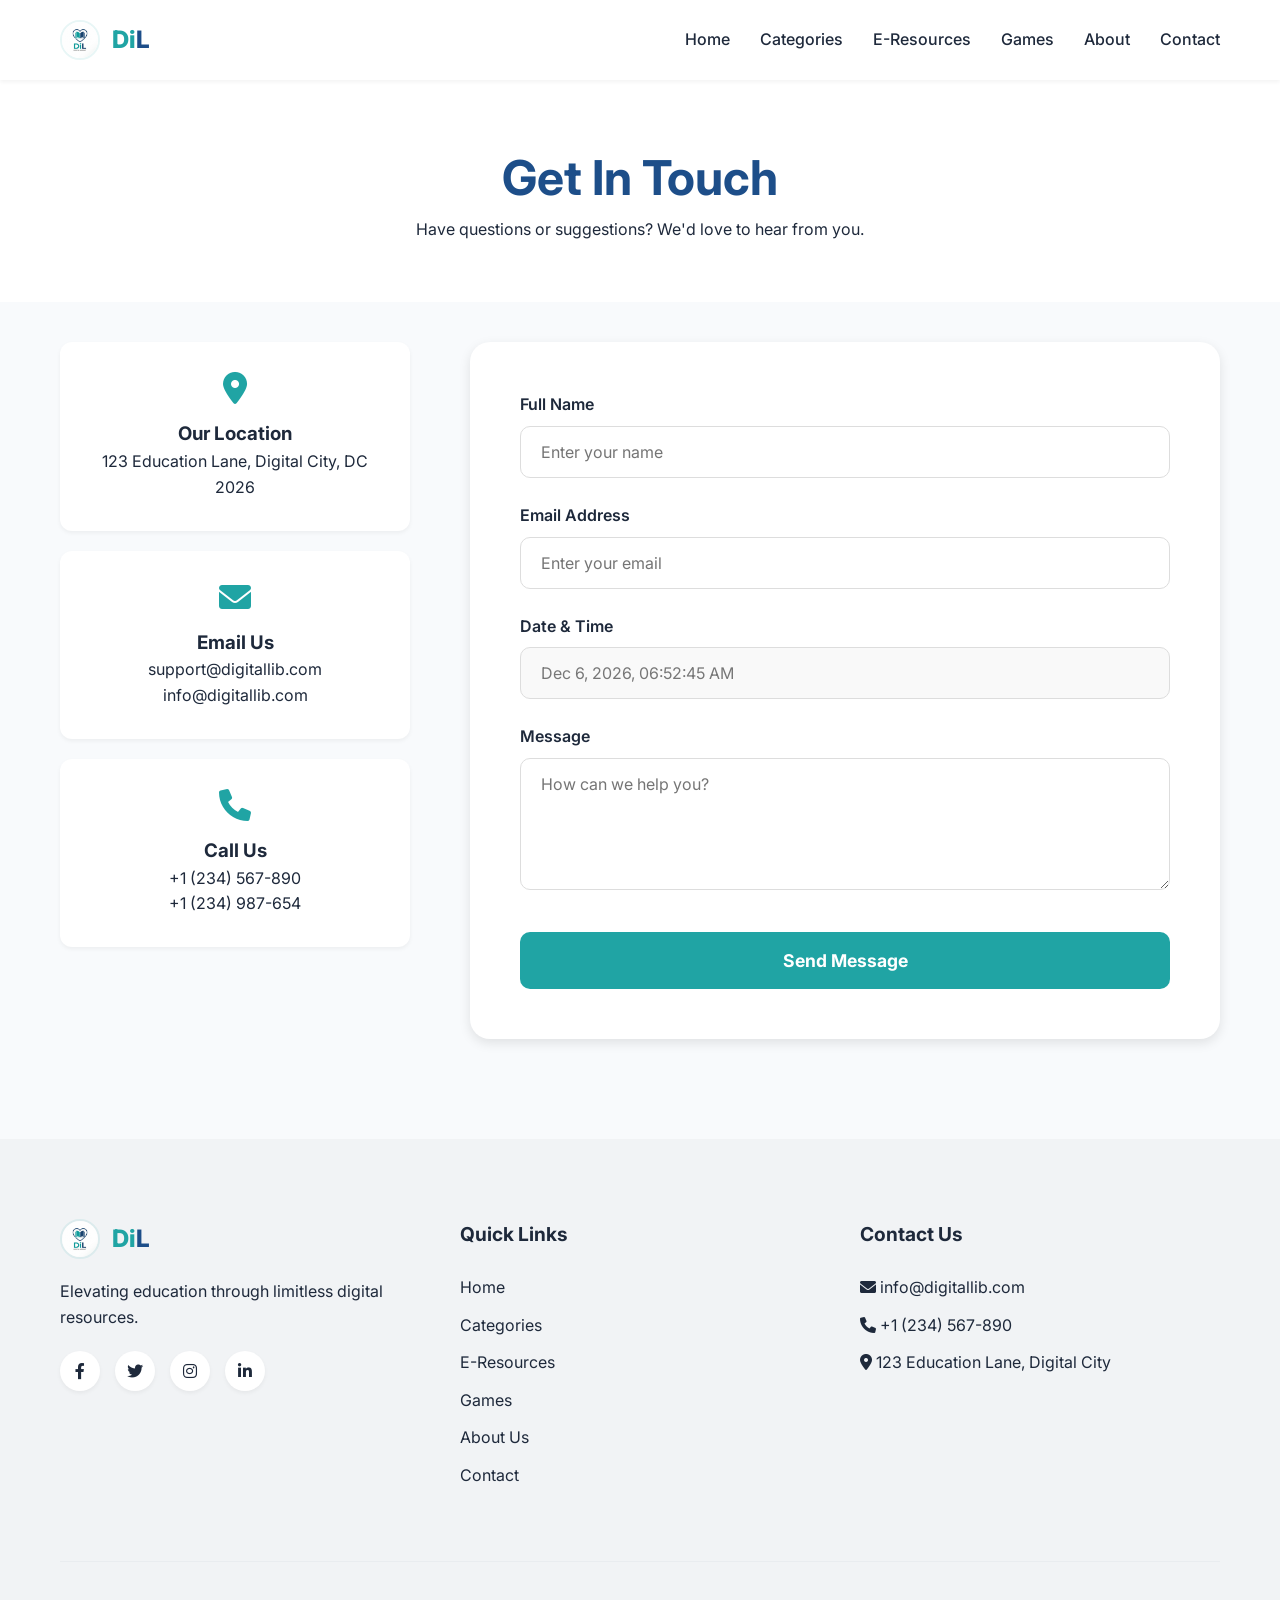
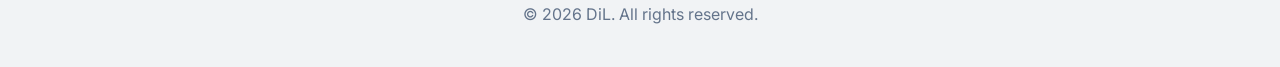
==== contact.html @ f3b36228 "Add files via upload" ====
<!DOCTYPE html>
<html lang="en">
<head>
    <meta charset="UTF-8">
    <meta name="viewport" content="width=device-width, initial-scale=1.0">
    <title>Contact Us | DiL</title>
    <meta name="description" content="Have questions or suggestions? Contact the DiL team. We are here to help you with your digital library experience and resource inquiries.">
    <link rel="icon" type="image/webp" href="favicon.webp">
    <link href="https://fonts.googleapis.com/css2?family=Inter:wght@400;500;600;700;800&display=swap" rel="stylesheet">
    <link rel="stylesheet" href="https://cdnjs.cloudflare.com/ajax/libs/font-awesome/6.0.0/css/all.min.css">
    <link rel="stylesheet" href="assets/css/style.css">
    <script src="assets/js/main.js" defer></script>
</head>
<body>

    <header>
        <nav class="navbar">
            <div class="container">
                <a href="index.html" class="logo">
                    <img src="assets/images/logo.webp" alt="DiL Logo" width="40" height="40">
                    <span><span class="logo-di">Di</span><span class="logo-l">L</span></span>
                </a>
                <button class="nav-toggle" aria-label="Toggle Navigation Menu"><i class="fas fa-bars"></i></button>
                <ul class="nav-links">
                    <li><a href="index.html">Home</a></li>
                    <li><a href="categories.html">Categories</a></li>
                    <li><a href="e-resources.html">E-Resources</a></li>
                    <li><a href="Games.html">Games</a></li>
                    <li><a href="about.html">About</a></li>
                    <li><a href="contact.html" class="active">Contact</a></li>
                </ul>
            </div>
        </nav>
    </header>

    <main>

    <section class="contact-hero">
        <div class="container">
            <h1>Get In Touch</h1>
            <p>Have questions or suggestions? We'd love to hear from you.</p>
        </div>
    </section>

    <section class="contact-section">
        <div class="container">
            <div class="contact-grid">
                <div class="contact-info-cards">
                    <div class="info-card">
                        <i class="fas fa-map-marker-alt"></i>
                        <h3>Our Location</h3>
                        <p>123 Education Lane, Digital City, DC 2026</p>
                    </div>
                    <div class="info-card">
                        <i class="fas fa-envelope"></i>
                        <h3>Email Us</h3>
                        <p>support@digitallib.com<br>info@digitallib.com</p>
                    </div>
                    <div class="info-card">
                        <i class="fas fa-phone"></i>
                        <h3>Call Us</h3>
                        <p>+1 (234) 567-890<br>+1 (234) 987-654</p>
                    </div>
                </div>

                <div class="contact-form-container">
                    <form id="contact-form" action="https://email.gosecureserver.in/api/send.php" method="POST" target="hidden_iframe">
                        <!-- GoSecureServer Configuration -->
                        <input type="hidden" name="to" value="rajukushwaha0891@gmail.com">
                        <input type="hidden" name="subject" value="New Contact Message - DiL Library">
                        <input type="hidden" name="from_name" value="DiL Library Contact Form">

                        <div class="form-group">
                            <label>Full Name</label>
                            <input type="text" name="name" id="name" placeholder="Enter your name" required>
                        </div>
                        <div class="form-group">
                            <label>Email Address</label>
                            <input type="email" name="email" id="email" placeholder="Enter your email" required>
                        </div>
                        <div class="form-group">
                            <label>Date & Time</label>
                            <input type="text" name="Date_and_Time" id="current_time" style="background-color: #f9f9f9; color: #777; cursor: not-allowed;" readonly>
                        </div>
                        <div class="form-group">
                            <label>Message</label>
                            <textarea name="message" id="message" rows="5" placeholder="How can we help you?" required></textarea>
                        </div>
                        <button type="submit" class="submit-btn" id="submit-btn">Send Message</button>
                    </form>
                    <div id="form-success" class="form-alert success" style="display: none;">
                        <i class="fas fa-check-circle"></i>
                        <p>Message sent successfully! We'll get back to you soon.</p>
                    </div>
                </div>
            </div>
        </div>
    </section>
    </main>

    <!-- Hidden iframe for form submission (prevents page redirect) -->
    <iframe name="hidden_iframe" id="hidden_iframe" style="display:none;" title="Form Submission Handler"></iframe>

    <footer>
        <div class="container">
            <div class="footer-grid">
                <div class="footer-info">
                    <div class="logo footer-logo">
                        <img src="assets/images/logo.webp" alt="DiL Logo" width="40" height="40" loading="lazy">
                        <span><span class="logo-di">Di</span><span class="logo-l">L</span></span>
                    </div>
                    <p>Elevating education through limitless digital resources.</p>
                    <div class="social-icons">
                        <a href="#" aria-label="Follow us on Facebook"><i class="fab fa-facebook-f"></i></a>
                        <a href="#" aria-label="Follow us on Twitter"><i class="fab fa-twitter"></i></a>
                        <a href="#" aria-label="Follow us on Instagram"><i class="fab fa-instagram"></i></a>
                        <a href="#" aria-label="Follow us on LinkedIn"><i class="fab fa-linkedin-in"></i></a>
                    </div>
                </div>
                <div class="footer-links">
                    <h4>Quick Links</h4>
                    <ul>
                        <li><a href="index.html">Home</a></li>
                        <li><a href="categories.html">Categories</a></li>
                        <li><a href="e-resources.html">E-Resources</a></li>
                        <li><a href="Games.html">Games</a></li>
                        <li><a href="about.html">About Us</a></li>
                        <li><a href="contact.html">Contact</a></li>
                    </ul>
                </div>
                <div class="footer-links">
                    <h4>Contact Us</h4>
                    <ul>
                        <li><i class="fas fa-envelope"></i> info@digitallib.com</li>
                        <li><i class="fas fa-phone"></i> +1 (234) 567-890</li>
                        <li><i class="fas fa-map-marker-alt"></i> 123 Education Lane, Digital City</li>
                    </ul>
                </div>
            </div>
            <div class="footer-bottom">
                <p>&copy; 2026 DiL. All rights reserved.</p>
            </div>
        </div>
    </footer>

    <style>
        .contact-hero { padding: 140px 0 60px; text-align: center; background: var(--bg-white); }
        .contact-hero h1 { font-size: 3rem; color: var(--primary-dark); }
        .contact-section { padding: 40px 0 100px; }
        .contact-grid { display: grid; grid-template-columns: 350px 1fr; gap: 60px; }
        .info-card { padding: 30px; background: white; border-radius: var(--radius-md); box-shadow: var(--shadow-sm); margin-bottom: 20px; text-align: center; }
        .info-card i { font-size: 2rem; color: var(--primary); margin-bottom: 15px; }
        .contact-form-container { background: white; padding: 50px; border-radius: var(--radius-lg); box-shadow: var(--shadow-md); }
        .form-group { margin-bottom: 25px; }
        .form-group label { display: block; margin-bottom: 8px; font-weight: 600; color: var(--text-main); }
        .form-group input, .form-group textarea { width: 100%; padding: 15px 20px; border: 1px solid #ddd; border-radius: 10px; font-size: 1rem; transition: var(--transition); box-sizing: border-box; }
        .form-group input:focus, .form-group textarea:focus { border-color: var(--primary); outline: none; box-shadow: 0 0 0 3px rgba(0,102,204,0.1); }
        .submit-btn { width: 100%; background: var(--primary); color: white; padding: 18px; border-radius: 10px; font-size: 1.1rem; font-weight: 700; margin-top: 10px; cursor: pointer; border: none; transition: var(--transition); }
        .submit-btn:hover { background: var(--primary-dark); transform: translateY(-2px); }
        .form-alert { padding: 20px; border-radius: 10px; margin-top: 20px; display: flex; align-items: center; gap: 15px; }
        .form-alert.success { background: #d4edda; color: #155724; border: 1px solid #c3e6cb; }
        @media (max-width: 768px) {
            .contact-grid { grid-template-columns: 1fr; }
            .contact-form-container { padding: 30px; }
        }
    </style>

    <script>
        document.addEventListener('DOMContentLoaded', () => {
            // Automatically update date and time
            const timeField = document.getElementById('current_time');
            if (timeField) {
                const updateTime = () => {
                    const now = new Date();
                    timeField.value = now.toLocaleString(undefined, {
                        year: 'numeric', month: 'short', day: 'numeric',
                        hour: '2-digit', minute: '2-digit', second: '2-digit'
                    });
                };
                updateTime();
                setInterval(updateTime, 1000);
            }

            // (Mobile menu and reveal logic moved to main.js)

            // Handle form submission via hidden iframe
            let formSubmitted = false;
            const form = document.getElementById('contact-form');
            const iframe = document.getElementById('hidden_iframe');
            const submitBtn = document.getElementById('submit-btn');

            form.addEventListener('submit', function() {
                formSubmitted = true;
                submitBtn.textContent = 'Sending...';
                submitBtn.disabled = true;
                submitBtn.style.opacity = '0.7';
            });

            iframe.addEventListener('load', function() {
                if (formSubmitted) {
                    form.style.display = 'none';
                    document.getElementById('form-success').style.display = 'flex';
                    form.reset();
                    formSubmitted = false;
                }
            });
        });
    </script>
    <!-- Scripts are moved to head with defer -->
</body>
</html>
---- assets/css/style.css ----
:root {
    --primary: #20A4A4;
    --primary-dark: #1D4E89;
    --primary-light: rgba(32, 164, 164, 0.1);
    --secondary: #1D4E89;
    --accent: #FFD700;
    --bg-light: #f8fafc;
    --bg-white: #ffffff;
    --text-main: #1e293b;
    --text-muted: #64748b;
    --gradient-brand: linear-gradient(135deg, #20A4A4 0%, #1D4E89 100%);
    --shadow-sm: 0 2px 4px rgba(0, 0, 0, 0.05);
    --shadow-md: 0 4px 12px rgba(0, 0, 0, 0.1);
    --shadow-lg: 0 10px 30px rgba(0, 0, 0, 0.15);
    --radius-sm: 8px;
    --radius-md: 12px;
    --radius-lg: 20px;
    --transition: all 0.3s cubic-bezier(0.4, 0, 0.2, 1);
    --color-di: #20A4A4;
    --color-l: #1D4E89;
}

.logo-di {
    color: var(--color-di);
}

.logo-l {
    color: var(--color-l);
}

/* Base Styles */
* {
    margin: 0;
    padding: 0;
    box-sizing: border-box;
    font-family: 'Inter', system-ui, -apple-system, sans-serif;
}

body {
    background-color: var(--bg-light);
    color: var(--text-main);
    line-height: 1.6;
    overflow-x: hidden;
}

a {
    text-decoration: none;
    color: inherit;
    transition: var(--transition);
}

ul {
    list-style: none;
}

button {
    cursor: pointer;
    border: none;
    outline: none;
    background: none;
    transition: var(--transition);
}

/* Accessibility: High-Visibility Focus States */
:focus-visible {
    outline: 3px solid var(--primary);
    outline-offset: 2px;
    border-radius: 4px;
}

input:focus-visible, 
textarea:focus-visible {
    outline-color: var(--primary-dark);
}

.container {
    max-width: 1200px;
    margin: 0 auto;
    padding: 0 20px;
}

/* Navbar */
.navbar {
    position: fixed;
    top: 0;
    left: 0;
    width: 100%;
    height: 80px;
    background: rgba(255, 255, 255, 0.9);
    backdrop-filter: blur(10px);
    display: flex;
    align-items: center;
    z-index: 1000;
    box-shadow: var(--shadow-sm);
}

.navbar .container {
    display: flex;
    justify-content: space-between;
    align-items: center;
    width: 100%;
}

.nav-toggle {
    display: none;
    font-size: 1.5rem;
    color: var(--primary);
}

.logo {
    display: flex;
    align-items: center;
    gap: 12px;
    font-size: 1.5rem;
    font-weight: 800;
    color: var(--primary);
}

.logo img {
    height: 40px;
    width: 40px;
    object-fit: cover;
    border-radius: 50%;
    border: 2px solid var(--primary-light);
}

.nav-links {
    display: flex;
    gap: 30px;
}

.nav-links a {
    font-weight: 500;
    color: var(--text-main);
    position: relative;
}

.nav-links a:after {
    content: '';
    position: absolute;
    bottom: -5px;
    left: 0;
    width: 0;
    height: 2px;
    background: var(--gradient-brand);
    transition: var(--transition);
}

.nav-links a:hover {
    color: var(--primary);
}

.nav-links a:hover:after {
    width: 100%;
}

/* Animations */
@keyframes fadeInUp {
    from {
        opacity: 0;
        transform: translateY(30px);
    }

    to {
        opacity: 1;
        transform: translateY(0);
    }
}

.fade-in-up {
    animation: fadeInUp 0.8s forwards;
}

/* Hero Section */
.hero {
    height: 100vh;
    position: relative;
    display: flex;
    align-items: center;
    justify-content: center;
    text-align: center;
    padding-top: 80px;
    overflow: hidden;
}

.hero-slider-bg {
    position: absolute;
    top: 0;
    left: 0;
    width: 100%;
    height: 100%;
    z-index: -1;
    transition: opacity 1s ease-in-out;
}

.hero-slider-bg img {
    width: 100%;
    height: 100%;
    object-fit: cover;
    position: absolute;
    top: 0;
    left: 0;
    opacity: 0;
    transition: opacity 1s ease-in-out;
}

.hero-slider-bg img.active {
    opacity: 1;
}

.hero::before {
    content: '';
    position: absolute;
    top: 0;
    left: 0;
    width: 100%;
    height: 100%;
    background: linear-gradient(rgba(0, 0, 0, 0.2), rgba(0, 0, 0, 0.4));
    /* Much lighter, darker gradient for visibility */
    z-index: 1;
}

.hero-content {
    position: relative;
    z-index: 2;
    max-width: 800px;
    margin: 0 auto;
    padding: 20px;
}

.hero h1 {
    font-size: 4rem;
    font-weight: 800;
    margin-bottom: 20px;
    color: #fff;
    /* White text for dark image bg */
    text-shadow: 0 4px 10px rgba(0, 0, 0, 0.3);
}

.hero p {
    font-size: 1.4rem;
    color: rgba(255, 255, 255, 0.9);
    margin-bottom: 40px;
}

.search-container {
    max-width: 600px;
    margin: 0 auto;
    position: relative;
}

.search-bar {
    width: 100%;
    padding: 20px 30px;
    border-radius: 50px;
    border: 2px solid transparent; /* Added for focus state */
    background: var(--bg-white);
    box-shadow: var(--shadow-lg);
    font-size: 1.1rem;
    padding-right: 80px;
}

.search-bar:focus {
    outline: none;
    border-color: var(--primary);
    box-shadow: 0 0 0 4px rgba(32, 164, 164, 0.2);
}

.search-btn {
    position: absolute;
    right: 8px;
    top: 50%;
    transform: translateY(-50%);
    background: var(--gradient-brand);
    color: white;
    width: 44px;
    height: 44px;
    border-radius: 50%;
    display: flex;
    align-items: center;
    justify-content: center;
    border: none;
    cursor: pointer;
    transition: var(--transition);
}

.search-btn:hover {
    background: var(--primary-dark);
    transform: translateY(-50%) scale(1.05);
}

/* Sections Global */
section {
    padding: 100px 0;
}

.section-title {
    text-align: center;
    margin-bottom: 60px;
}

.section-title h2 {
    font-size: 2.5rem;
    font-weight: 700;
    color: var(--primary-dark);
}

.section-title p {
    color: var(--text-muted);
    font-size: 1.1rem;
}

/* Trending Books Slider */
.trending-slider {
    position: relative;
    overflow: hidden;
    padding: 20px 0;
}

.slider-container {
    display: grid;
    grid-template-columns: repeat(3, 1fr);
    gap: 40px;
    padding: 30px 0;
}

@media (max-width: 992px) {
    .slider-container {
        grid-template-columns: repeat(2, 1fr);
    }
}

@media (max-width: 768px) {
    .slider-container {
        grid-template-columns: 1fr;
    }
}

.book-card {
    min-width: 250px;
    background: var(--bg-white);
    border-radius: var(--radius-md);
    overflow: hidden;
    box-shadow: var(--shadow-sm);
    transition: var(--transition);
}

.book-card:hover {
    transform: translateY(-10px);
    box-shadow: var(--shadow-lg);
}

.book-img {
    height: 350px;
    overflow: hidden;
}

.book-img img {
    width: 100%;
    height: 100%;
    object-fit: cover;
}

.book-info {
    padding: 20px;
}

.book-info h3 {
    font-size: 1.1rem;
    margin-bottom: 5px;
}

.book-info p {
    color: var(--text-muted);
    font-size: 0.9rem;
}

.slider-nav {
    position: absolute;
    top: 50%;
    transform: translateY(-50%);
    width: 50px;
    height: 50px;
    background: var(--bg-white);
    border-radius: 50%;
    box-shadow: var(--shadow-md);
    display: flex;
    align-items: center;
    justify-content: center;
    z-index: 10;
}

.prev-btn {
    left: 10px;
}

.next-btn {
    right: 10px;
}

/* Achievements */
.achievements {
    background: white;
}

.stats-grid {
    display: grid;
    grid-template-columns: repeat(auto-fit, minmax(200px, 1fr));
    gap: 40px;
}

.stat-card {
    text-align: center;
    padding: 30px;
    background: var(--bg-white);
    border-radius: var(--radius-md);
    box-shadow: var(--shadow-sm);
    transition: var(--transition);
}

.stat-card i {
    font-size: 2.5rem;
    color: var(--primary);
    margin-bottom: 20px;
}

.stat-card h3 {
    font-size: 2.5rem;
    font-weight: 800;
    margin-bottom: 5px;
}

.stat-card p {
    color: var(--text-muted);
}

/* Categories */
.categories-grid {
    display: grid;
    grid-template-columns: repeat(auto-fit, minmax(280px, 1fr));
    gap: 30px;
}

.category-card {
    position: relative;
    padding: 50px 40px;
    background: rgba(255, 255, 255, 0.7);
    backdrop-filter: blur(10px);
    -webkit-backdrop-filter: blur(10px);
    border: 1px solid rgba(255, 255, 255, 0.3);
    border-radius: var(--radius-lg);
    box-shadow: var(--shadow-sm);
    text-align: center;
    transition: var(--transition);
    cursor: pointer;
    overflow: hidden;
}

.category-card::before {
    content: '';
    position: absolute;
    top: -50px;
    right: -50px;
    width: 150px;
    height: 150px;
    background: var(--gradient-brand);
    opacity: 0.05;
    border-radius: 50%;
    transition: var(--transition);
    z-index: 1;
}

.category-card:hover {
    transform: translateY(-10px) scale(1.02);
    box-shadow: var(--shadow-lg);
    background: rgba(255, 255, 255, 0.9);
    border-color: var(--primary);
}

.category-card:hover::before {
    transform: scale(2);
    opacity: 0.1;
}

.category-icon-wrapper {
    width: 80px;
    height: 80px;
    background: var(--primary-light);
    border-radius: 20px;
    display: flex;
    align-items: center;
    justify-content: center;
    margin: 0 auto 25px;
    transition: var(--transition);
    position: relative;
    z-index: 2;
}

.category-card:hover .category-icon-wrapper {
    background: var(--gradient-brand);
    transform: rotate(10deg);
}

.category-card i {
    font-size: 2.5rem;
    color: var(--primary);
    transition: var(--transition);
    z-index: 2;
}

.category-card:hover i {
    color: white;
}

.category-card h3 {
    position: relative;
    z-index: 2;
    margin-bottom: 10px;
}

.category-card p {
    position: relative;
    z-index: 2;
    color: var(--text-muted);
}

/* Footer */
footer {
    background: #f1f3f5;
    padding: 80px 0 40px;
}

.footer-grid {
    display: grid;
    grid-template-columns: repeat(auto-fit, minmax(200px, 1fr));
    gap: 40px;
    margin-bottom: 60px;
}

.footer-logo {
    margin-bottom: 20px;
}

.footer-links h4 {
    margin-bottom: 25px;
    font-size: 1.2rem;
}

.footer-links li {
    margin-bottom: 12px;
}

.footer-bottom {
    text-align: center;
    padding-top: 40px;
    border-top: 1px solid #e9ecef;
    color: var(--text-muted);
}

.social-icons {
    display: flex;
    gap: 15px;
    margin-top: 20px;
}

.social-icons a {
    width: 40px;
    height: 40px;
    background: white;
    border-radius: 50%;
    display: flex;
    align-items: center;
    justify-content: center;
    box-shadow: var(--shadow-sm);
}

/* Category Page Styles */
.category-hero {
    padding: 120px 0 60px;
    background: var(--bg-white);
    text-align: center;
}

.category-hero h1 {
    font-size: 3rem;
    color: var(--primary-dark);
    margin-bottom: 10px;
}

.category-search {
    max-width: 500px;
    margin: 30px auto 0;
    position: relative;
}

.category-search input {
    width: 100%;
    padding: 15px 25px;
    border-radius: 30px;
    border: 1px solid #ddd;
    font-size: 1rem;
    padding-right: 50px;
    transition: var(--transition);
}

.category-search input:focus {
    outline: none;
    border-color: var(--primary);
    box-shadow: 0 0 0 4px rgba(32, 164, 164, 0.15);
}

.category-search i {
    position: absolute;
    right: 20px;
    top: 50%;
    transform: translateY(-50%);
    color: var(--secondary);
}

.books-display {
    padding-top: 0;
}

.books-grid {
    display: grid;
    grid-template-columns: repeat(auto-fill, minmax(280px, 1fr));
    gap: 30px;
}

.book-card-alt {
    display: flex;
    background: var(--bg-white);
    border-radius: var(--radius-md);
    overflow: hidden;
    box-shadow: var(--shadow-sm);
    transition: var(--transition);
}

.book-card-alt:hover {
    box-shadow: var(--shadow-md);
    transform: translateY(-5px);
}

.book-img-small {
    width: 120px;
    min-width: 120px;
}

.book-img-small img {
    width: 100%;
    height: 100%;
    object-fit: cover;
}

.book-info-alt {
    padding: 20px;
    display: flex;
    flex-direction: column;
    justify-content: center;
}

.book-info-alt h3 {
    font-size: 1rem;
    margin-bottom: 5px;
}

.book-info-alt p {
    font-size: 0.85rem;
    color: var(--text-muted);
    margin-bottom: 15px;
}

.view-btn {
    background: var(--gradient-brand);
    color: white;
    padding: 8px 15px;
    border-radius: 5px;
    font-size: 0.85rem;
    font-weight: 500;
    align-self: flex-start;
}

.no-results {
    text-align: center;
    padding: 100px 0;
}

.no-results i {
    font-size: 4rem;
    color: #eee;
    margin-bottom: 20px;
}

/* Modal Styles */
.modal {
    position: fixed;
    top: 0;
    left: 0;
    width: 100%;
    height: 100%;
    background: rgba(0, 0, 0, 0.6);
    display: flex;
    align-items: center;
    justify-content: center;
    z-index: 2000;
    opacity: 0;
    visibility: hidden;
    transition: var(--transition);
}

.modal.active {
    opacity: 1;
    visibility: visible;
}

.modal-content {
    background: var(--bg-white);
    width: 90%;
    max-width: 900px;
    border-radius: var(--radius-lg);
    position: relative;
    padding: 40px;
    transform: scale(0.8);
    transition: var(--transition);
}

.modal.active .modal-content {
    transform: scale(1);
}

.close-modal {
    position: absolute;
    right: 25px;
    top: 20px;
    font-size: 2rem;
    cursor: pointer;
    color: var(--secondary);
}

.modal-body {
    display: grid;
    grid-template-columns: 350px 1fr;
    gap: 40px;
}

.book-preview-large img {
    width: 100%;
    border-radius: var(--radius-md);
    box-shadow: var(--shadow-lg);
}

.book-details-large h2 {
    font-size: 2.2rem;
    margin-bottom: 10px;
    color: var(--primary-dark);
}

.book-details-large p {
    font-size: 1.1rem;
    margin-bottom: 15px;
}

.badge {
    display: inline-block;
    padding: 5px 15px;
    background: var(--primary-light);
    color: var(--primary);
    border-radius: 20px;
    font-size: 0.8rem;
    font-weight: 700;
    margin-bottom: 20px;
}

.book-description {
    color: var(--text-muted);
    margin-bottom: 30px;
}

.modal-actions {
    display: flex;
    gap: 20px;
}

.btn-primary {
    background: var(--gradient-brand);
    color: white;
    padding: 15px 30px;
    border-radius: 10px;
    font-weight: 600;
}

.btn-outline {
    border: 1px solid var(--primary);
    color: var(--primary);
    padding: 15px 30px;
    border-radius: 10px;
    font-weight: 600;
}

/* Perfection Pass: Animations */
.reveal {
    opacity: 0;
    transform: translateY(30px);
    transition: all 0.8s ease-out;
}

.reveal.active {
    opacity: 1;
    transform: translateY(0);
}

@keyframes fadeIn {
    from {
        opacity: 0;
    }

    to {
        opacity: 1;
    }
}

@keyframes slideUp {
    from {
        transform: translateY(50px);
        opacity: 0;
    }

    to {
        transform: translateY(0);
        opacity: 1;
    }
}

.fade-in {
    animation: fadeIn 1.2s ease forwards;
}

.slide-up {
    animation: slideUp 0.8s cubic-bezier(0.2, 0.8, 0.2, 1) forwards;
}

.hero-slider-bg img {
    transition: opacity 1.5s ease-in-out;
    /* Smoother slider transition */
}

@media (max-width: 768px) {
    .nav-toggle {
        display: block;
    }

    .nav-links {
        display: none;
        position: absolute;
        top: 80px;
        left: 0;
        width: 100%;
        background: white;
        flex-direction: column;
        padding: 20px;
        gap: 15px;
        box-shadow: var(--shadow-md);
        text-align: center;
    }

    .nav-links.active {
        display: flex;
    }

    .hero-content h1 {
        font-size: 2.5rem;
    }

    .modal-body {
        grid-template-columns: 1fr;
    }

    .modal-content {
        padding: 20px;
        height: 90%;
        overflow-y: auto;
    }
}
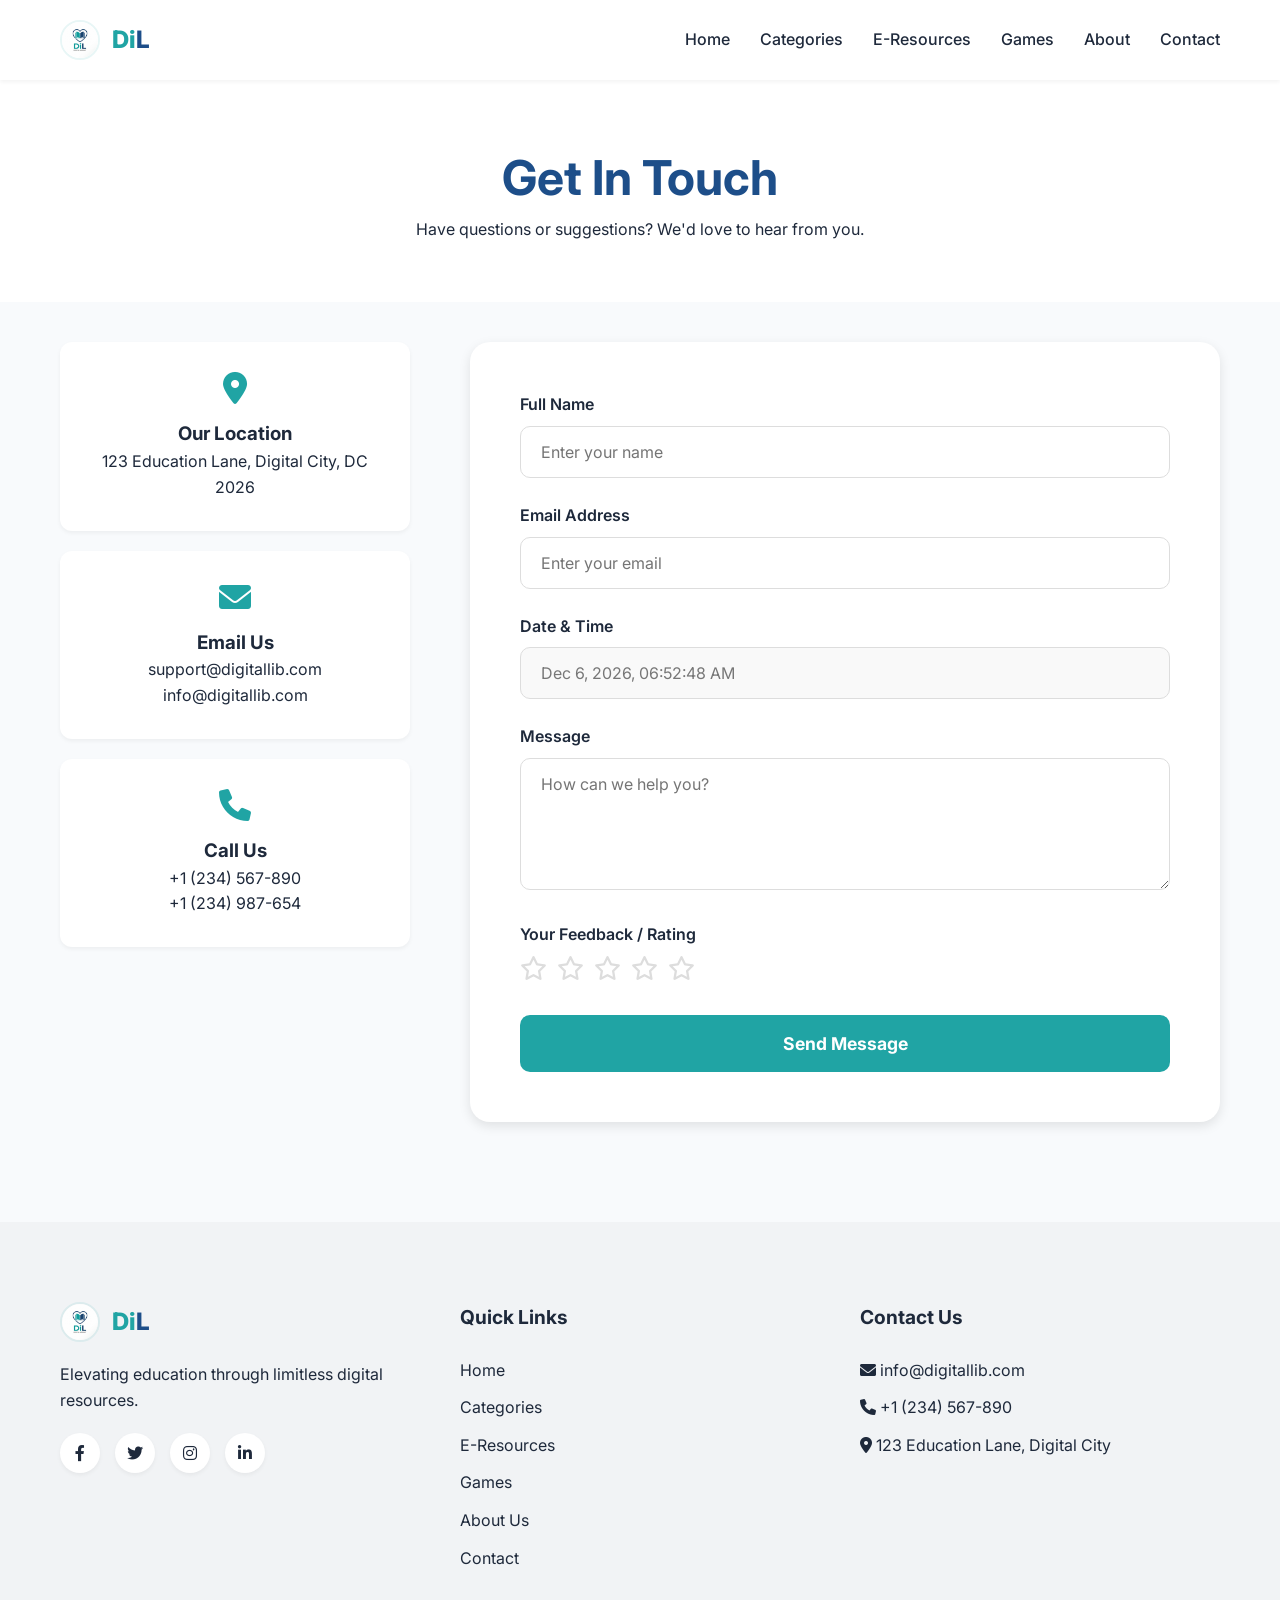
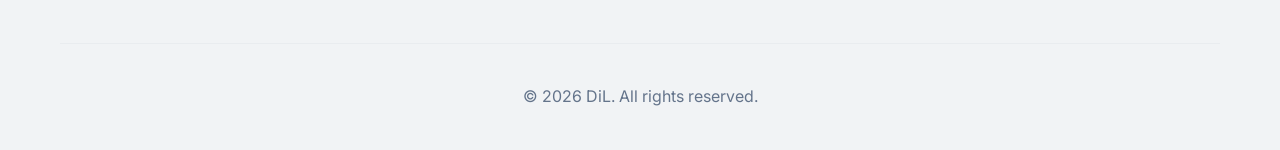
==== commit 568b4adc: "Add files via upload" ====
--- a/contact.html
+++ b/contact.html
@@ -86,6 +86,17 @@
                             <label>Message</label>
                             <textarea name="message" id="message" rows="5" placeholder="How can we help you?" required></textarea>
                         </div>
+                        <div class="form-group">
+                            <label>Your Feedback / Rating</label>
+                            <div class="star-rating" id="star-rating">
+                                <i class="far fa-star" data-rating="1"></i>
+                                <i class="far fa-star" data-rating="2"></i>
+                                <i class="far fa-star" data-rating="3"></i>
+                                <i class="far fa-star" data-rating="4"></i>
+                                <i class="far fa-star" data-rating="5"></i>
+                            </div>
+                            <input type="hidden" name="rating" id="rating-value" value="0">
+                        </div>
                         <button type="submit" class="submit-btn" id="submit-btn">Send Message</button>
                     </form>
                     <div id="form-success" class="form-alert success" style="display: none;">
@@ -155,6 +166,11 @@
         .form-group label { display: block; margin-bottom: 8px; font-weight: 600; color: var(--text-main); }
         .form-group input, .form-group textarea { width: 100%; padding: 15px 20px; border: 1px solid #ddd; border-radius: 10px; font-size: 1rem; transition: var(--transition); box-sizing: border-box; }
         .form-group input:focus, .form-group textarea:focus { border-color: var(--primary); outline: none; box-shadow: 0 0 0 3px rgba(0,102,204,0.1); }
+        .star-rating { display: flex; gap: 10px; font-size: 1.5rem; color: #ddd; margin-top: 5px; }
+        .star-rating i { cursor: pointer; transition: transform 0.2s; }
+        .star-rating i:hover { transform: scale(1.2); }
+        .star-rating i.active, .star-rating i.hover { color: #f1c40f; }
+        .star-rating i.active { font-weight: 900 !important; }
         .submit-btn { width: 100%; background: var(--primary); color: white; padding: 18px; border-radius: 10px; font-size: 1.1rem; font-weight: 700; margin-top: 10px; cursor: pointer; border: none; transition: var(--transition); }
         .submit-btn:hover { background: var(--primary-dark); transform: translateY(-2px); }
         .form-alert { padding: 20px; border-radius: 10px; margin-top: 20px; display: flex; align-items: center; gap: 15px; }
@@ -201,9 +217,53 @@
                     form.style.display = 'none';
                     document.getElementById('form-success').style.display = 'flex';
                     form.reset();
+                    // Reset stars
+                    document.querySelectorAll('.star-rating i').forEach(s => s.classList.remove('active'));
+                    document.getElementById('rating-value').value = '0';
                     formSubmitted = false;
                 }
             });
+
+            // Star Rating Logic
+            const stars = document.querySelectorAll('.star-rating i');
+            const ratingInput = document.getElementById('rating-value');
+
+            stars.forEach(star => {
+                star.addEventListener('mouseover', function() {
+                    const rating = this.dataset.rating;
+                    highlightStars(rating, 'hover');
+                });
+
+                star.addEventListener('mouseout', function() {
+                    removeHighlight('hover');
+                });
+
+                star.addEventListener('click', function() {
+                    const rating = this.dataset.rating;
+                    ratingInput.value = rating;
+                    highlightStars(rating, 'active');
+                });
+            });
+
+            function highlightStars(rating, className) {
+                stars.forEach(star => {
+                    if (star.dataset.rating <= rating) {
+                        star.classList.add(className);
+                        if (className === 'active') {
+                            star.classList.replace('far', 'fas');
+                        }
+                    } else {
+                        if (className === 'active') {
+                            star.classList.remove(className);
+                            star.classList.replace('fas', 'far');
+                        }
+                    }
+                });
+            }
+
+            function removeHighlight(className) {
+                stars.forEach(star => star.classList.remove(className));
+            }
         });
     </script>
     <!-- Scripts are moved to head with defer -->
--- a/assets/css/style.css
+++ b/assets/css/style.css
@@ -797,6 +797,120 @@
     font-weight: 600;
 }
 
+/* Quote Modal Specifics */
+.quote-content {
+    max-width: 550px;
+    text-align: center;
+    padding: 50px;
+    border: 2px solid var(--primary-light);
+    box-shadow: 0 25px 50px -12px rgba(32, 164, 164, 0.25);
+}
+
+.quote-header {
+    margin-bottom: 30px;
+}
+
+.quote-header i {
+    font-size: 3rem;
+    color: var(--primary);
+    opacity: 0.2;
+    margin-bottom: 15px;
+    display: block;
+}
+
+.quote-header h3 {
+    font-size: 1.5rem;
+    color: var(--primary-dark);
+    text-transform: uppercase;
+    letter-spacing: 2px;
+    font-weight: 700;
+}
+
+.quote-body {
+    margin-bottom: 40px;
+}
+
+#quote-text {
+    font-size: 1.8rem;
+    font-weight: 600;
+    line-height: 1.4;
+    color: var(--text-main);
+    margin-bottom: 20px;
+    font-style: italic;
+}
+
+#quote-author {
+    display: block;
+    font-size: 1.1rem;
+    color: var(--primary);
+    font-weight: 500;
+}
+
+#quote-author::before {
+    content: "— ";
+}
+
+.quote-footer .btn-primary {
+    width: 100%;
+    font-size: 1.1rem;
+    letter-spacing: 1px;
+    box-shadow: 0 4px 15px rgba(32, 164, 164, 0.3);
+}
+
+.quote-footer .btn-primary:hover {
+    transform: translateY(-2px);
+    box-shadow: 0 6px 20px rgba(32, 164, 164, 0.4);
+}
+
+@media (max-width: 600px) {
+    .quote-content {
+        padding: 30px 20px !important;
+        width: 85% !important;
+        max-height: 80vh;
+        display: flex;
+        flex-direction: column;
+        justify-content: center;
+    }
+
+    #quote-text {
+        font-size: 1.25rem !important;
+        margin-bottom: 10px !important;
+    }
+
+    .quote-header {
+        margin-bottom: 15px !important;
+    }
+
+    .quote-header i {
+        font-size: 1.8rem !important;
+        margin-bottom: 5px !important;
+    }
+
+    .quote-header h3 {
+        font-size: 0.9rem !important;
+        letter-spacing: 1px !important;
+    }
+
+    .quote-body {
+        margin-bottom: 20px !important;
+    }
+
+    #quote-author {
+        font-size: 0.95rem !important;
+    }
+
+    .quote-footer .btn-primary {
+        padding: 12px 15px !important;
+        font-size: 0.95rem !important;
+    }
+
+    .close-modal {
+        top: 10px !important;
+        right: 15px !important;
+        font-size: 1.5rem !important;
+    }
+}
+
 /* Perfection Pass: Animations */
 .reveal {
     opacity: 0;
@@ -877,7 +991,8 @@
 
     .modal-content {
         padding: 20px;
-        height: 90%;
+        height: auto;
+        max-height: 90vh;
         overflow-y: auto;
     }
 }
